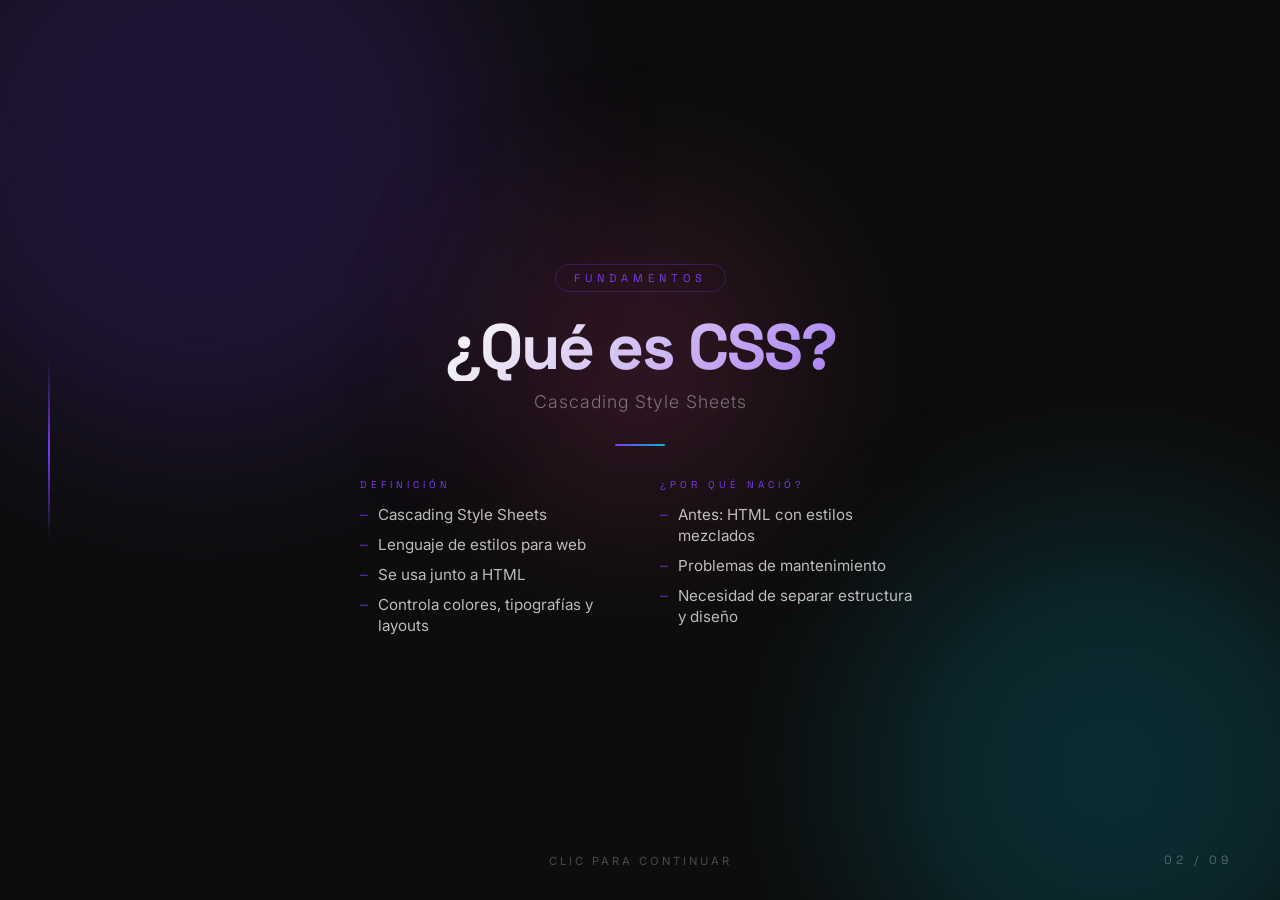
==== diapositiva2.html @ 259012b2 "All diap" ====
<!DOCTYPE html>
<html lang="es">
<head>
    <meta charset="UTF-8">
    <meta name="viewport" content="width=device-width, initial-scale=1.0">
    <title>Diapositiva 2 – ¿Qué es CSS?</title>
    <link rel="preconnect" href="https://fonts.googleapis.com">
    <link rel="preconnect" href="https://fonts.gstatic.com" crossorigin>
    <link href="https://fonts.googleapis.com/css2?family=Inter:wght@300;400;700;900&family=Space+Grotesk:wght@300;500;700&display=swap" rel="stylesheet">
    <link rel="stylesheet" href="slides.css">
    <style> :root { --accent: #7c3aed; --accent2: #06b6d4; } </style>
</head>
<body onclick="window.location.href='diapositiva3.html'">

    <div class="bg-circle bg-circle--1 c-purple"></div>
    <div class="bg-circle bg-circle--2 c-cyan"></div>
    <div class="bg-circle bg-circle--3 c-pink"></div>
    <div class="side-line"></div>

    <div class="slide">
        <span class="tag">Fundamentos</span>
        <h1 class="title">¿Qué es CSS?</h1>
        <p class="subtitle">Cascading Style Sheets</p>
        <div class="divider"></div>

        <div class="content-cols">
            <div class="content-col">
                <p class="col-title">Definición</p>
                <ul class="items-list">
                    <li>Cascading Style Sheets</li>
                    <li>Lenguaje de estilos para web</li>
                    <li>Se usa junto a HTML</li>
                    <li>Controla colores, tipografías y layouts</li>
                </ul>
            </div>
            <div class="content-col">
                <p class="col-title">¿Por qué nació?</p>
                <ul class="items-list">
                    <li>Antes: HTML con estilos mezclados</li>
                    <li>Problemas de mantenimiento</li>
                    <li>Necesidad de separar estructura y diseño</li>
                </ul>
            </div>
        </div>
    </div>

    <div class="slide-number">02 / 09</div>
    <div class="nav-hint">clic para continuar</div>
</body>
</html>
---- slides.css ----
/* ── Reset ── */
*, *::before, *::after {
    margin: 0;
    padding: 0;
    box-sizing: border-box;
}

html, body {
    width: 100%;
    height: 100%;
    overflow: hidden;
    cursor: pointer;
    user-select: none;
}

body {
    font-family: 'Inter', sans-serif;
    background-color: #0d0d0d;
    color: #f5f5f5;
    display: flex;
    align-items: center;
    justify-content: center;
}

/* ── Fondo decorativo ── */
.bg-circle {
    position: fixed;
    border-radius: 50%;
    filter: blur(90px);
    opacity: 0.18;
    pointer-events: none;
    z-index: 0;
}
.bg-circle--1 { width: 600px; height: 600px; top: -150px; left: -100px; }
.bg-circle--2 { width: 500px; height: 500px; bottom: -120px; right: -80px; }
.bg-circle--3 { width: 300px; height: 300px; top: 40%; left: 50%; transform: translate(-50%,-50%); }

/* Color variants */
.c-purple  { background: #7c3aed; }
.c-cyan    { background: #06b6d4; }
.c-pink    { background: #ec4899; }
.c-blue    { background: #2563eb; }
.c-green   { background: #10b981; }
.c-orange  { background: #f97316; }
.c-red     { background: #ef4444; }
.c-teal    { background: #14b8a6; }
.c-yellow  { background: #eab308; }
.c-indigo  { background: #6366f1; }

/* ── Línea lateral decorativa ── */
.side-line {
    position: fixed;
    left: 48px;
    top: 50%;
    transform: translateY(-50%);
    width: 2px;
    height: 180px;
    background: linear-gradient(to bottom, transparent, var(--accent, #7c3aed), transparent);
    z-index: 1;
}

/* ── Número de diapositiva ── */
.slide-number {
    position: fixed;
    bottom: 32px;
    right: 48px;
    font-family: 'Space Grotesk', sans-serif;
    font-size: 0.75rem;
    letter-spacing: 4px;
    text-transform: uppercase;
    color: rgba(255,255,255,0.3);
    z-index: 2;
}

/* ── Hint de navegación ── */
.nav-hint {
    position: fixed;
    bottom: 32px;
    left: 50%;
    transform: translateX(-50%);
    font-size: 0.7rem;
    letter-spacing: 3px;
    text-transform: uppercase;
    color: rgba(255,255,255,0.25);
    z-index: 2;
    animation: pulse 2.5s ease-in-out infinite;
}
@keyframes pulse {
    0%, 100% { opacity: 0.25; }
    50%       { opacity: 0.6; }
}

/* ── Slide container ── */
.slide {
    position: relative;
    z-index: 2;
    text-align: center;
    padding: 2rem;
    max-width: 960px;
    width: 100%;
    animation: fadeUp 0.9s ease both;
}
@keyframes fadeUp {
    from { opacity: 0; transform: translateY(32px); }
    to   { opacity: 1; transform: translateY(0); }
}

/* ── Tag ── */
.tag {
    display: inline-block;
    font-size: 0.7rem;
    letter-spacing: 5px;
    text-transform: uppercase;
    color: var(--accent, #7c3aed);
    border: 1px solid color-mix(in srgb, var(--accent, #7c3aed) 30%, transparent);
    padding: 6px 18px;
    border-radius: 100px;
    margin-bottom: 1.4rem;
    font-family: 'Space Grotesk', sans-serif;
}

/* ── Títulos ── */
.title {
    font-family: 'Space Grotesk', sans-serif;
    font-size: clamp(2rem, 5vw, 4rem);
    font-weight: 700;
    line-height: 1.05;
    letter-spacing: -2px;
    margin-bottom: 0.6rem;
    background: linear-gradient(135deg, #f5f5f5 30%, var(--accent, #7c3aed) 100%);
    -webkit-background-clip: text;
    -webkit-text-fill-color: transparent;
    background-clip: text;
}
.subtitle {
    font-size: clamp(0.85rem, 1.5vw, 1.1rem);
    font-weight: 300;
    color: rgba(255,255,255,0.4);
    letter-spacing: 1px;
    margin-bottom: 2rem;
}

/* ── Divisor ── */
.divider {
    width: 50px;
    height: 2px;
    background: linear-gradient(to right, var(--accent, #7c3aed), var(--accent2, #06b6d4));
    border-radius: 2px;
    margin: 0 auto 2rem;
}

/* ── Content columns ── */
.content-cols {
    display: flex;
    flex-direction: row;
    justify-content: center;
    gap: 2.5rem;
    text-align: left;
}
.content-col {
    flex: 1;
    max-width: 260px;
}
.col-title {
    font-family: 'Space Grotesk', sans-serif;
    font-size: 0.62rem;
    letter-spacing: 4px;
    text-transform: uppercase;
    color: var(--accent, #7c3aed);
    margin-bottom: 0.8rem;
}

/* ── Listas ── */
.items-list {
    list-style: none;
    display: flex;
    flex-direction: column;
    gap: 0.55rem;
}
.items-list li {
    font-size: clamp(0.8rem, 1.2vw, 0.95rem);
    color: rgba(255,255,255,0.72);
    padding-left: 1.1rem;
    position: relative;
    line-height: 1.4;
}
.items-list li::before {
    content: '–';
    position: absolute;
    left: 0;
    color: var(--accent, #7c3aed);
    opacity: 0.7;
}

/* ── Año/dato destacado ── */
.big-stat {
    font-family: 'Space Grotesk', sans-serif;
    font-size: clamp(2.5rem, 5vw, 4.5rem);
    font-weight: 700;
    color: var(--accent, #7c3aed);
    opacity: 0.9;
    line-height: 1;
    margin-bottom: 0.3rem;
}

/* ── Tarjetas de tecnología ── */
.tech-cards {
    display: flex;
    flex-wrap: wrap;
    gap: 0.8rem;
    justify-content: center;
}
.tech-card {
    background: rgba(255,255,255,0.05);
    border: 1px solid rgba(255,255,255,0.1);
    border-radius: 12px;
    padding: 0.7rem 1.2rem;
    font-size: 0.85rem;
    color: rgba(255,255,255,0.75);
    font-family: 'Space Grotesk', sans-serif;
}
.tech-card strong {
    display: block;
    font-size: 0.7rem;
    letter-spacing: 3px;
    text-transform: uppercase;
    color: var(--accent, #7c3aed);
    margin-bottom: 0.25rem;
}

/* ── Comparación ── */
.compare-row {
    display: flex;
    gap: 1.5rem;
    justify-content: center;
}
.compare-box {
    flex: 1;
    max-width: 220px;
    background: rgba(255,255,255,0.04);
    border: 1px solid rgba(255,255,255,0.1);
    border-radius: 16px;
    padding: 1.2rem 1.4rem;
    text-align: left;
}
.compare-box h3 {
    font-family: 'Space Grotesk', sans-serif;
    font-size: 1rem;
    font-weight: 700;
    color: var(--accent, #7c3aed);
    margin-bottom: 0.7rem;
}

/* ── Responsive ── */
@media (max-width: 640px) {
    .content-cols  { flex-direction: column; align-items: center; }
    .compare-row   { flex-direction: column; align-items: center; }
    .side-line     { display: none; }
    .title         { letter-spacing: -1px; }
}
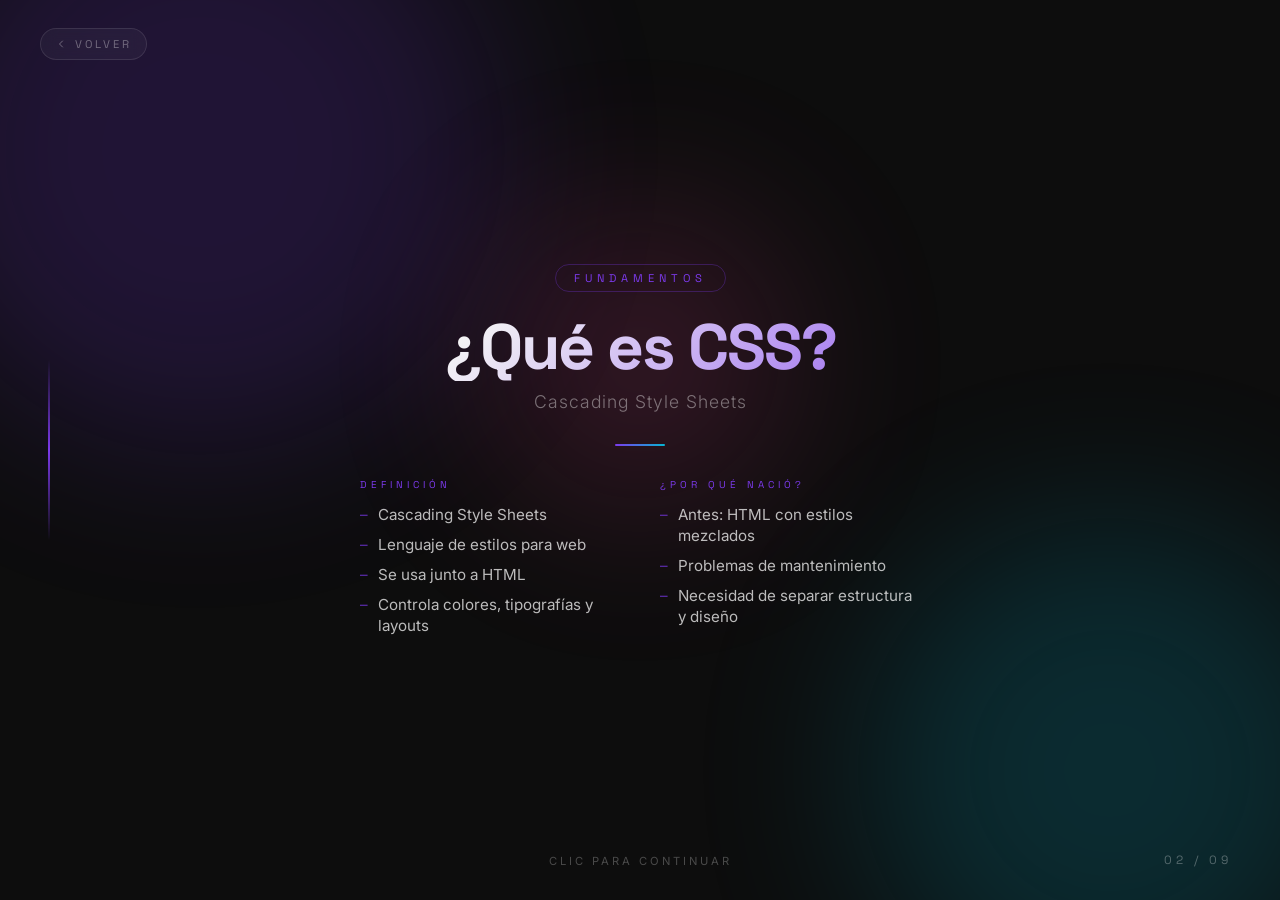
==== commit 5b9a5c51: "Rollback button" ====
--- a/diapositiva2.html
+++ b/diapositiva2.html
@@ -11,6 +11,11 @@
     <style> :root { --accent: #7c3aed; --accent2: #06b6d4; } </style>
 </head>
 <body onclick="window.location.href='diapositiva3.html'">
+
+    <a class="btn-back" href="diapositiva1.html" onclick="event.stopPropagation()">
+        <svg viewBox="0 0 24 24"><polyline points="15 18 9 12 15 6"/></svg>
+        Volver
+    </a>
 
     <div class="bg-circle bg-circle--1 c-purple"></div>
     <div class="bg-circle bg-circle--2 c-cyan"></div>
--- a/slides.css
+++ b/slides.css
@@ -251,6 +251,44 @@
     margin-bottom: 0.7rem;
 }
 
+/* ── Botón volver ── */
+.btn-back {
+    position: fixed;
+    top: 28px;
+    left: 40px;
+    z-index: 10;
+    display: flex;
+    align-items: center;
+    gap: 0.5rem;
+    font-family: 'Space Grotesk', sans-serif;
+    font-size: 0.7rem;
+    letter-spacing: 3px;
+    text-transform: uppercase;
+    color: rgba(255,255,255,0.35);
+    text-decoration: none;
+    padding: 8px 14px;
+    border: 1px solid rgba(255,255,255,0.1);
+    border-radius: 100px;
+    background: rgba(255,255,255,0.04);
+    backdrop-filter: blur(8px);
+    transition: color 0.2s, border-color 0.2s, background 0.2s;
+}
+.btn-back:hover {
+    color: rgba(255,255,255,0.85);
+    border-color: var(--accent, #7c3aed);
+    background: rgba(255,255,255,0.07);
+}
+.btn-back svg {
+    width: 12px;
+    height: 12px;
+    stroke: currentColor;
+    fill: none;
+    stroke-width: 2;
+    stroke-linecap: round;
+    stroke-linejoin: round;
+    flex-shrink: 0;
+}
+
 /* ── Responsive ── */
 @media (max-width: 640px) {
     .content-cols  { flex-direction: column; align-items: center; }
